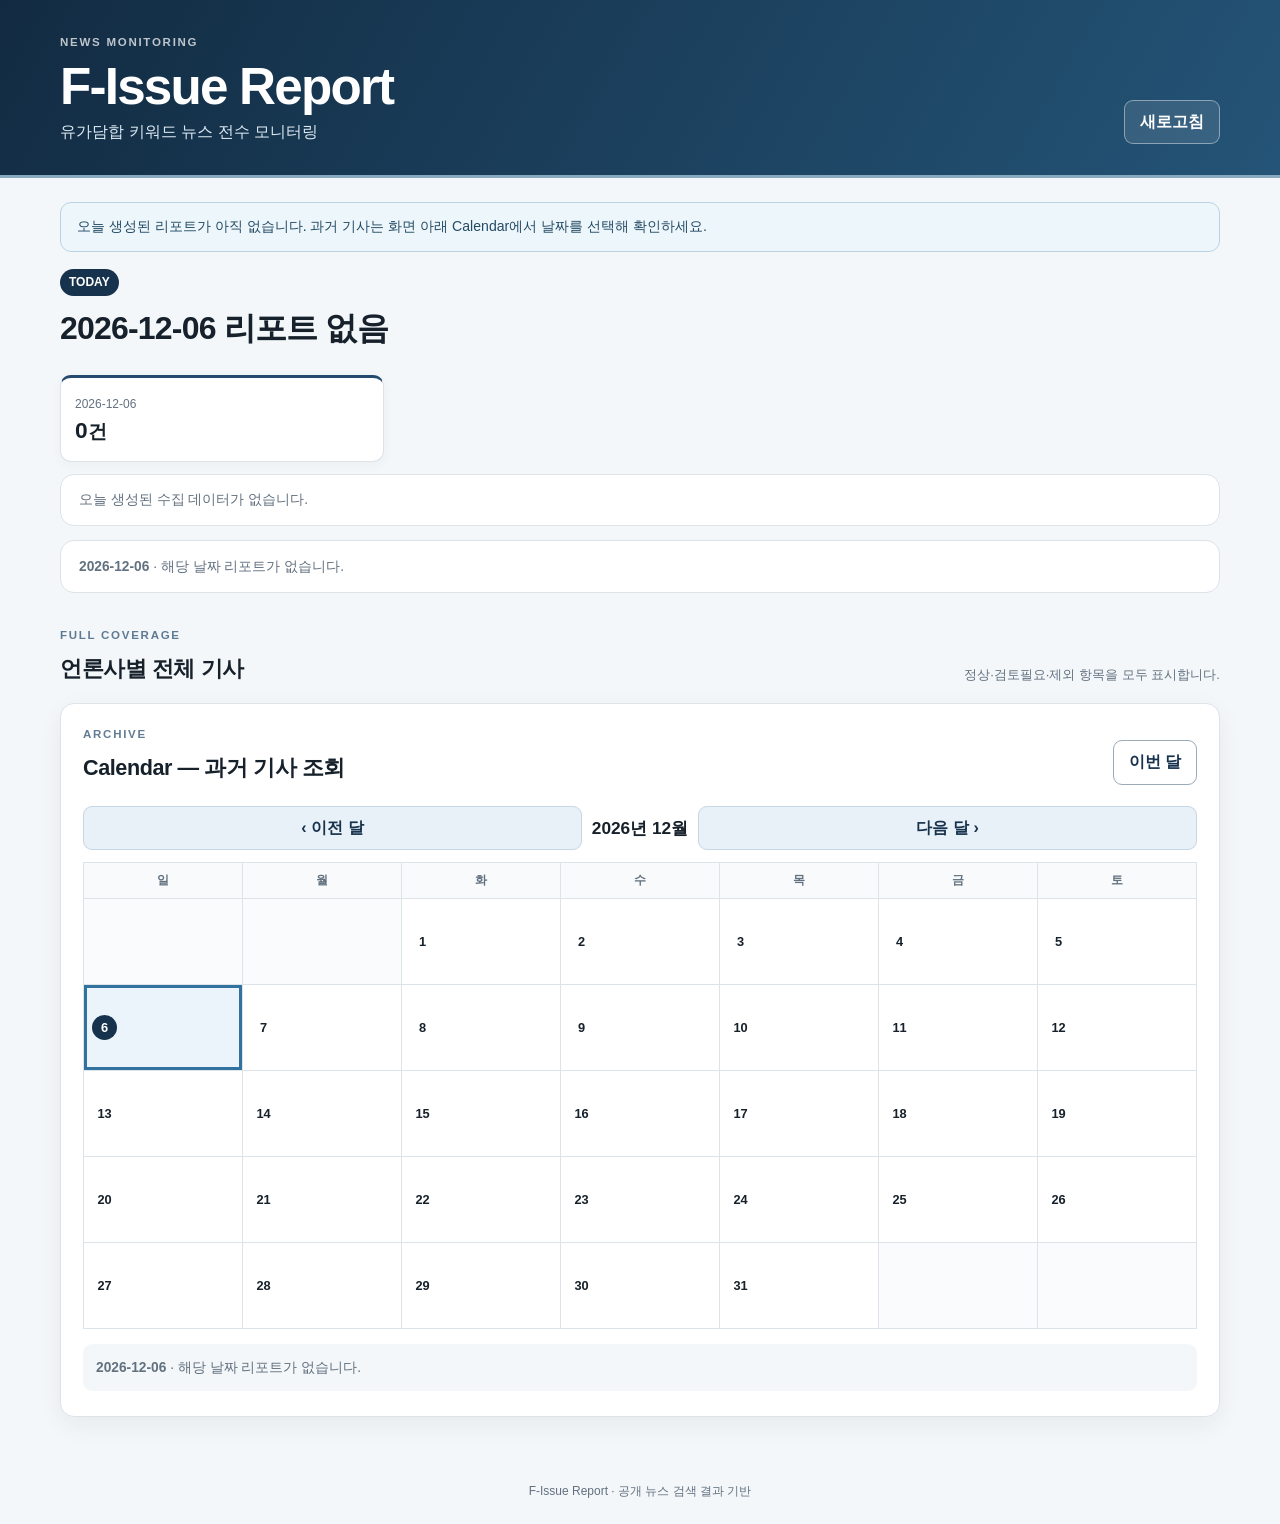
==== reports/2026-06-15-evening.html @ ea4e281f "Update F-Issue Report" ====
<!doctype html>
<html lang="ko"><head><meta charset="utf-8"><meta name="viewport" content="width=device-width,initial-scale=1">
<title>2026-06-15-evening | F-Issue Report</title>
<link rel="canonical" href="../index.html?report=data/reports/2026-06-15-evening.json">
<script>location.replace('../index.html?report='+encodeURIComponent('data/reports/2026-06-15-evening.json'));</script></head>
<body><p><a href="../index.html?report=data/reports/2026-06-15-evening.json">F-Issue Report에서 이 리포트 열기</a></p></body></html>
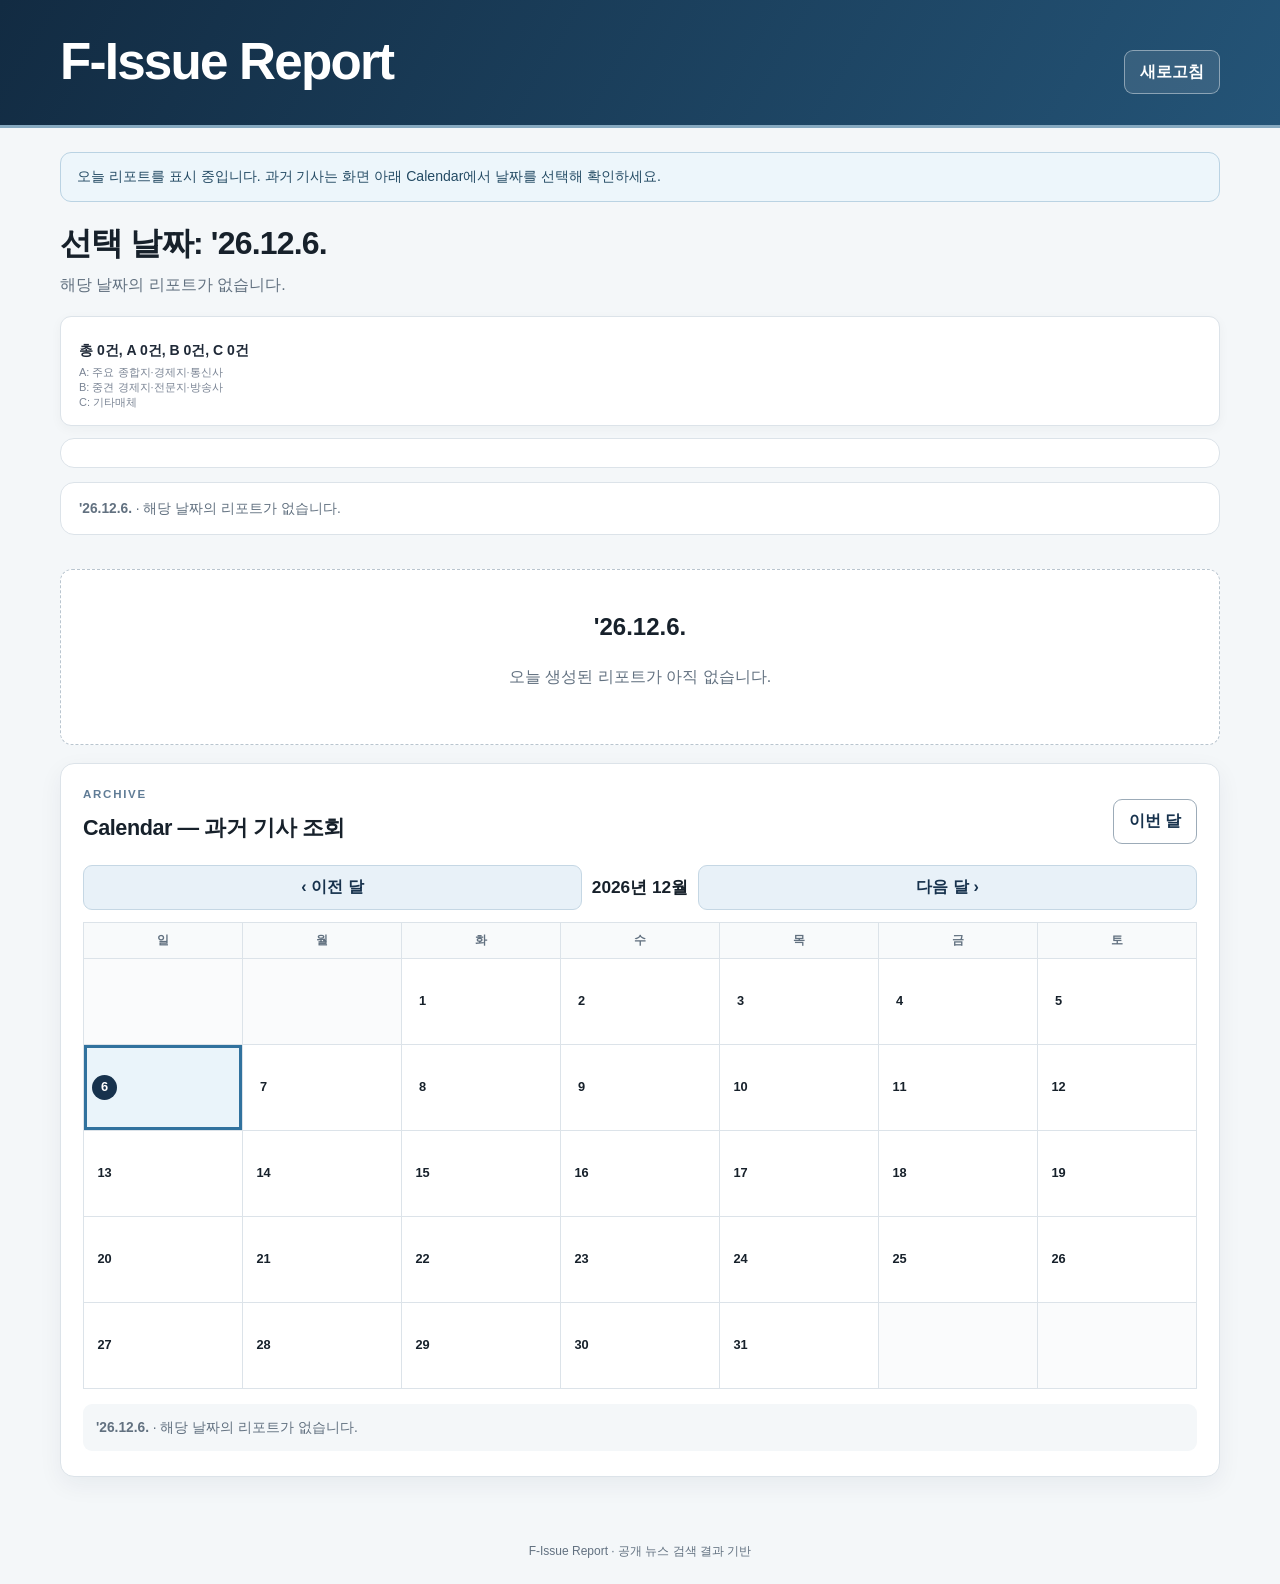
==== commit 4f0f763a: "Fix report archive rendering and display format" ====
--- a/reports/2026-06-15-evening.html
+++ b/reports/2026-06-15-evening.html
@@ -1,6 +1,8 @@
 <!doctype html>
 <html lang="ko"><head><meta charset="utf-8"><meta name="viewport" content="width=device-width,initial-scale=1">
-<title>2026-06-15-evening | F-Issue Report</title>
-<link rel="canonical" href="../index.html?report=data/reports/2026-06-15-evening.json">
-<script>location.replace('../index.html?report='+encodeURIComponent('data/reports/2026-06-15-evening.json'));</script></head>
-<body><p><a href="../index.html?report=data/reports/2026-06-15-evening.json">F-Issue Report에서 이 리포트 열기</a></p></body></html>+<title>'26.6.15. Evening Report | F-Issue Report</title>
+<script>
+const stem = location.pathname.split('/').pop().replace(/\.html$/, '');
+location.replace('../index.html?report=' + encodeURIComponent('data/reports/' + stem + '.json'));
+</script></head>
+<body><p><a href="../index.html">F-Issue Report에서 이 리포트 열기</a></p></body></html>
